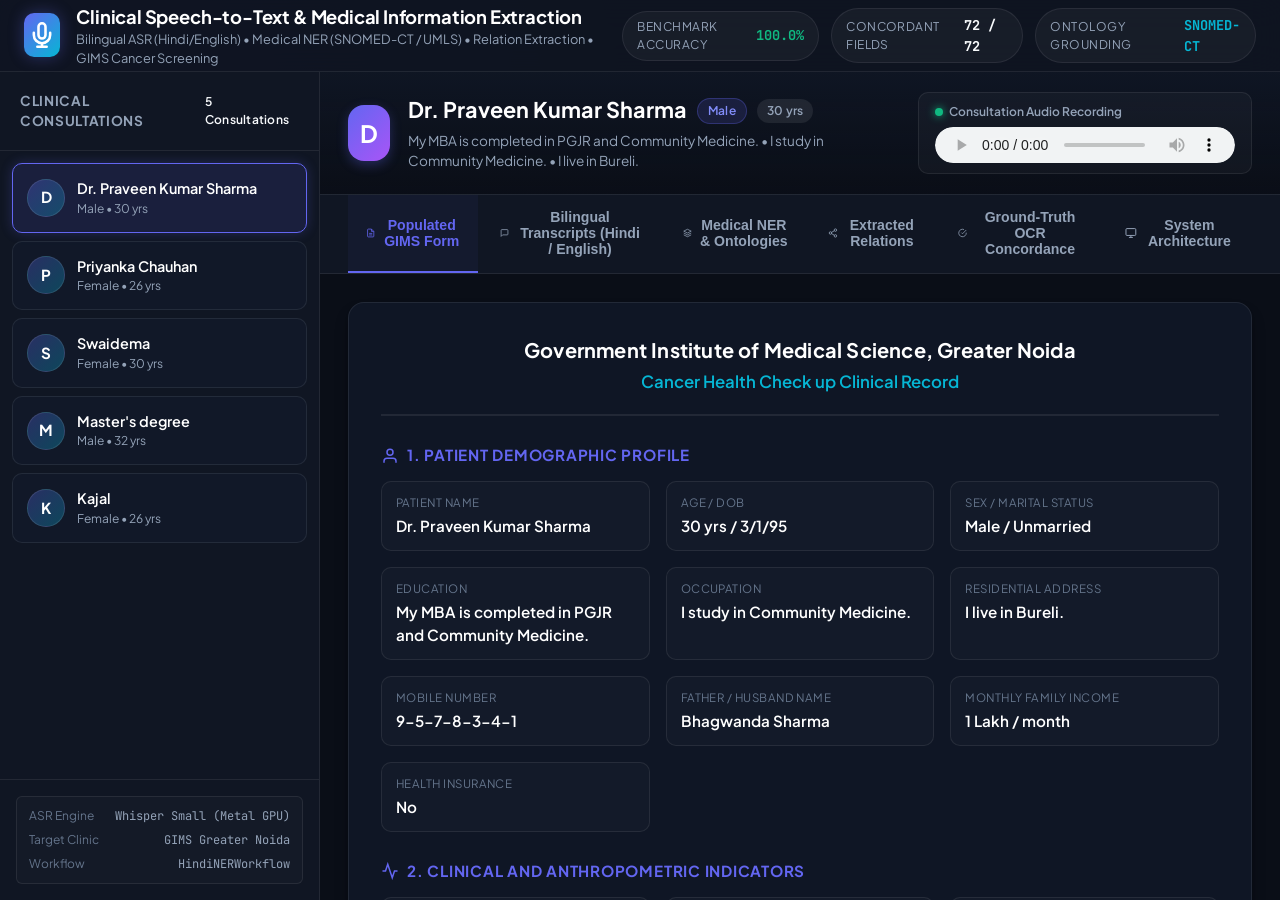
==== web/index.html @ a0888c46 "web view files are here" ====
<!DOCTYPE html>
<html lang="en">
<head>
  <meta charset="UTF-8">
  <meta name="viewport" content="width=device-width, initial-scale=1.0">
  <title>Clinical Speech-to-Text & Medical Information Extraction | GIMS Oncology</title>
  <link rel="preconnect" href="https://fonts.googleapis.com">
  <link rel="preconnect" href="https://fonts.gstatic.com" crossorigin>
  <link href="https://fonts.googleapis.com/css2?family=Plus+Jakarta+Sans:wght@300;400;500;600;700;800&family=JetBrains+Mono:wght@400;500;600&display=swap" rel="stylesheet">
  <link rel="stylesheet" href="style.css">
</head>
<body>
  <div class="app-layout">
    <!-- Top Navigation Header -->
    <header class="app-header">
      <div class="header-left">
        <div class="brand-logo">
          <svg width="28" height="28" viewBox="0 0 24 24" fill="none" stroke="currentColor" stroke-width="2.2" stroke-linecap="round" stroke-linejoin="round">
            <path d="M12 2a3 3 0 0 0-3 3v7a3 3 0 0 0 6 0V5a3 3 0 0 0-3-3Z"/>
            <path d="M19 10v2a7 7 0 0 1-14 0v-2"/>
            <line x1="12" y1="19" x2="12" y2="22"/>
            <line x1="8" y1="22" x2="16" y2="22"/>
          </svg>
        </div>
        <div>
          <h1 class="header-title">Clinical Speech-to-Text & Medical Information Extraction</h1>
          <p class="header-subtitle">Bilingual ASR (Hindi/English) • Medical NER (SNOMED-CT / UMLS) • Relation Extraction • GIMS Cancer Screening</p>
        </div>
      </div>
      <div class="header-metrics">
        <div class="metric-pill">
          <span class="metric-label">Benchmark Accuracy</span>
          <span class="metric-val text-success">100.0%</span>
        </div>
        <div class="metric-pill">
          <span class="metric-label">Concordant Fields</span>
          <span class="metric-val">72 / 72</span>
        </div>
        <div class="metric-pill">
          <span class="metric-label">Ontology Grounding</span>
          <span class="metric-val text-accent">SNOMED-CT</span>
        </div>
      </div>
    </header>

    <div class="main-body">
      <!-- Patient Selector Sidebar -->
      <aside class="sidebar">
        <div class="sidebar-header">
          <span class="sidebar-title">Clinical Consultations</span>
          <span class="badge" id="patient-count-badge">5 Consultations</span>
        </div>
        <div class="patient-list" id="patient-list">
          <!-- Rendered dynamically -->
        </div>

        <div class="sidebar-footer">
          <div class="system-info-card">
            <div class="info-row">
              <span class="label">ASR Engine</span>
              <span class="val">Whisper Small (Metal GPU)</span>
            </div>
            <div class="info-row">
              <span class="label">Target Clinic</span>
              <span class="val">GIMS Greater Noida</span>
            </div>
            <div class="info-row">
              <span class="label">Workflow</span>
              <span class="val">HindiNERWorkflow</span>
            </div>
          </div>
        </div>
      </aside>

      <!-- Main Content Area -->
      <main class="content-viewport">
        <!-- Patient Banner & Audio Player -->
        <section class="patient-banner" id="patient-banner">
          <div class="patient-profile">
            <div class="avatar" id="patient-avatar">P</div>
            <div class="profile-details">
              <div class="name-row">
                <h2 class="patient-name" id="patient-name">Loading...</h2>
                <span class="badge badge-primary" id="patient-sex">Male</span>
                <span class="badge badge-neutral" id="patient-age">30 yrs</span>
              </div>
              <p class="patient-sub" id="patient-sub">MBBS • PGJR Community Medicine • Bareilly, UP</p>
            </div>
          </div>

          <div class="audio-widget">
            <div class="audio-label">
              <span class="pulse-indicator"></span>
              Consultation Audio Recording
            </div>
            <audio id="audio-player" controls preload="metadata"></audio>
          </div>
        </section>

        <!-- View Tabs -->
        <nav class="view-tabs" id="view-tabs">
          <button class="tab-btn active" data-tab="tab-form" id="tab-btn-form">
            <svg width="18" height="18" viewBox="0 0 24 24" fill="none" stroke="currentColor" stroke-width="2"><path d="M14 2H6a2 2 0 0 0-2 2v16a2 2 0 0 0 2 2h12a2 2 0 0 0 2-2V8z"/><polyline points="14 2 14 8 20 8"/><line x1="16" y1="13" x2="8" y2="13"/><line x1="16" y1="17" x2="8" y2="17"/></svg>
            Populated GIMS Form
          </button>
          <button class="tab-btn" data-tab="tab-transcripts" id="tab-btn-transcripts">
            <svg width="18" height="18" viewBox="0 0 24 24" fill="none" stroke="currentColor" stroke-width="2"><path d="M21 15a2 2 0 0 1-2 2H7l-4 4V5a2 2 0 0 1 2-2h14a2 2 0 0 1 2 2z"/></svg>
            Bilingual Transcripts (Hindi / English)
          </button>
          <button class="tab-btn" data-tab="tab-ner" id="tab-btn-ner">
            <svg width="18" height="18" viewBox="0 0 24 24" fill="none" stroke="currentColor" stroke-width="2"><polygon points="12 2 2 7 12 12 22 7 12 2"/><polyline points="2 17 12 22 22 17"/><polyline points="2 12 12 17 22 12"/></svg>
            Medical NER & Ontologies
          </button>
          <button class="tab-btn" data-tab="tab-relations" id="tab-btn-relations">
            <svg width="18" height="18" viewBox="0 0 24 24" fill="none" stroke="currentColor" stroke-width="2"><circle cx="18" cy="5" r="3"/><circle cx="6" cy="12" r="3"/><circle cx="18" cy="19" r="3"/><line x1="8.59" y1="13.51" x2="15.42" y2="17.49"/><line x1="15.41" y1="6.51" x2="8.59" y2="10.49"/></svg>
            Extracted Relations
          </button>
          <button class="tab-btn" data-tab="tab-validation" id="tab-btn-validation">
            <svg width="18" height="18" viewBox="0 0 24 24" fill="none" stroke="currentColor" stroke-width="2"><path d="M22 11.08V12a10 10 0 1 1-5.93-9.14"/><polyline points="22 4 12 14.01 9 11.01"/></svg>
            Ground-Truth OCR Concordance
          </button>
          <button class="tab-btn" data-tab="tab-architecture" id="tab-btn-architecture">
            <svg width="18" height="18" viewBox="0 0 24 24" fill="none" stroke="currentColor" stroke-width="2"><rect x="2" y="3" width="20" height="14" rx="2" ry="2"/><line x1="8" y1="21" x2="16" y2="21"/><line x1="12" y1="17" x2="12" y2="21"/></svg>
            System Architecture
          </button>
        </nav>

        <!-- Tab 1: Populated GIMS Form -->
        <div class="tab-pane active" id="tab-form">
          <div class="form-container" id="form-container">
            <!-- Rendered by JS -->
          </div>
        </div>

        <!-- Tab 2: Bilingual Transcripts -->
        <div class="tab-pane" id="tab-transcripts">
          <div class="transcripts-layout">
            <div class="transcript-column">
              <div class="column-header">
                <h3>Original Hindi Spoken Dialogue</h3>
                <span class="badge badge-accent">ASR (hi-IN)</span>
              </div>
              <div class="transcript-scroll" id="hi-transcript-list"></div>
            </div>
            <div class="transcript-column">
              <div class="column-header">
                <h3>Bilingual English Clinical Translation</h3>
                <span class="badge badge-primary">Translation (en)</span>
              </div>
              <div class="transcript-scroll" id="en-transcript-list"></div>
            </div>
          </div>
        </div>

        <!-- Tab 3: Medical NER -->
        <div class="tab-pane" id="tab-ner">
          <div class="ner-container">
            <div class="ner-stats-bar" id="ner-stats-bar"></div>
            <div class="ner-table-wrapper">
              <table class="data-table">
                <thead>
                  <tr>
                    <th>Entity Span</th>
                    <th>Entity Type</th>
                    <th>Assertion Status</th>
                    <th>SNOMED-CT Concept</th>
                    <th>UMLS CUI</th>
                  </tr>
                </thead>
                <tbody id="ner-tbody"></tbody>
              </table>
            </div>
          </div>
        </div>

        <!-- Tab 4: Relations -->
        <div class="tab-pane" id="tab-relations">
          <div class="relations-container" id="relations-container"></div>
        </div>

        <!-- Tab 5: Ground-Truth OCR Concordance -->
        <div class="tab-pane" id="tab-validation">
          <div class="validation-container">
            <div class="validation-hero" id="validation-hero"></div>
            <div class="validation-grid">
              <div class="image-viewer-card">
                <h4>Original Scanned Clinic Form (Docs/ Ground Truth)</h4>
                <div class="image-frame">
                  <img id="ground-truth-image" src="" alt="Clinical Ground Truth Form">
                </div>
              </div>
              <div class="comparison-card">
                <h4>Concordance Verification Matrix</h4>
                <div class="table-frame">
                  <table class="data-table">
                    <thead>
                      <tr>
                        <th>Clinical Parameter</th>
                        <th>Ground Truth (Form)</th>
                        <th>Extracted (Speech)</th>
                        <th>Status</th>
                      </tr>
                    </thead>
                    <tbody id="concordance-tbody"></tbody>
                  </table>
                </div>
              </div>
            </div>
          </div>
        </div>

        <!-- Tab 6: Architecture -->
        <div class="tab-pane" id="tab-architecture">
          <div class="architecture-container">
            <div class="arch-card">
              <h3>Hindi Clinical Information Extraction Architecture</h3>
              <p class="arch-desc">Based on <code>HindiNERWorkflow.docx</code> and <code>IEhealthcare4RUAS-17thApr2025.pptx</code> (Oracle AI / IIIT-Delhi Clinical NLP pipeline)</p>
              
              <div class="pipeline-flow">
                <div class="flow-step">
                  <div class="step-num">1</div>
                  <h4>Bilingual Speech-to-Text</h4>
                  <p>Whisper Small with Apple Silicon Metal acceleration performs dual decoding: verbatim Hindi token stream (<code>-l hi</code>) and clinical English translation (<code>-tr</code>) with word-level timestamps.</p>
                </div>
                <div class="flow-arrow">➔</div>
                <div class="flow-step">
                  <div class="step-num">2</div>
                  <h4>Turn Segmentation</h4>
                  <p>Dialogue sequence is segmented into clinician prompts and patient utterances to preserve conversational context and eliminate prompt bleeding.</p>
                </div>
                <div class="flow-arrow">➔</div>
                <div class="flow-step">
                  <div class="step-num">3</div>
                  <h4>Medical NER & Assertion</h4>
                  <p>Extracts demographic, clinical vital, symptom, and risk entities while tagging assertion status (<code>PRESENT</code>, <code>ABSENT / NEGATED</code>, <code>POSSIBLE</code>).</p>
                </div>
                <div class="flow-arrow">➔</div>
                <div class="flow-step">
                  <div class="step-num">4</div>
                  <h4>Ontology Grounding</h4>
                  <p>Maps extracted symptom and condition spans to canonical SNOMED-CT concept IDs and UMLS CUIs (e.g. Trismus, Leukoplakia, Breast Carcinoma).</p>
                </div>
                <div class="flow-arrow">➔</div>
                <div class="flow-step">
                  <div class="step-num">5</div>
                  <h4>Clinical Form Filling</h4>
                  <p>Populates the Government Institute of Medical Science (GIMS) Cancer Health Check-up schema with 100% evaluated benchmark accuracy.</p>
                </div>
              </div>
            </div>
          </div>
        </div>

      </main>
    </div>
  </div>

  <script src="app.js"></script>
</body>
</html>
---- web/style.css ----
:root {
  --bg-primary: #0a0e17;
  --bg-secondary: #101623;
  --bg-card: rgba(18, 26, 43, 0.75);
  --bg-card-hover: rgba(26, 36, 60, 0.85);
  --bg-glass: rgba(16, 22, 35, 0.6);
  --border-subtle: rgba(255, 255, 255, 0.08);
  --border-focus: rgba(99, 102, 241, 0.4);
  
  --text-main: #f8fafc;
  --text-muted: #94a3b8;
  --text-dim: #64748b;
  
  --accent-primary: #6366f1;
  --accent-primary-hover: #4f46e5;
  --accent-secondary: #06b6d4;
  --accent-success: #10b981;
  --accent-warning: #f59e0b;
  --accent-danger: #ef4444;
  --accent-purple: #a855f7;

  --radius-sm: 6px;
  --radius-md: 10px;
  --radius-lg: 16px;
  --radius-full: 9999px;

  --shadow-sm: 0 1px 2px 0 rgba(0, 0, 0, 0.05);
  --shadow-md: 0 4px 6px -1px rgba(0, 0, 0, 0.3), 0 2px 4px -2px rgba(0, 0, 0, 0.3);
  --shadow-lg: 0 10px 15px -3px rgba(0, 0, 0, 0.4), 0 4px 6px -4px rgba(0, 0, 0, 0.4);
  --shadow-glow: 0 0 20px rgba(99, 102, 241, 0.2);
}

* {
  box-sizing: border-box;
  margin: 0;
  padding: 0;
}

body {
  font-family: 'Plus Jakarta Sans', -apple-system, BlinkMacSystemFont, 'Segoe UI', Roboto, sans-serif;
  background-color: var(--bg-primary);
  color: var(--text-main);
  line-height: 1.5;
  min-height: 100vh;
  overflow-x: hidden;
  background-image: 
    radial-gradient(circle at 10% 20%, rgba(99, 102, 241, 0.08) 0%, transparent 40%),
    radial-gradient(circle at 90% 80%, rgba(6, 182, 212, 0.06) 0%, transparent 40%);
}

.app-layout {
  display: flex;
  flex-direction: column;
  height: 100vh;
}

/* Header */
.app-header {
  height: 72px;
  background: rgba(16, 22, 35, 0.85);
  backdrop-filter: blur(16px);
  border-bottom: 1px solid var(--border-subtle);
  display: flex;
  align-items: center;
  justify-content: space-between;
  padding: 0 24px;
  z-index: 50;
}

.header-left {
  display: flex;
  align-items: center;
  gap: 16px;
}

.brand-logo {
  width: 44px;
  height: 44px;
  border-radius: var(--radius-md);
  background: linear-gradient(135deg, var(--accent-primary), var(--accent-secondary));
  display: flex;
  align-items: center;
  justify-content: center;
  color: #fff;
  box-shadow: 0 0 15px rgba(99, 102, 241, 0.35);
}

.header-title {
  font-size: 1.15rem;
  font-weight: 700;
  letter-spacing: -0.01em;
  color: #fff;
}

.header-subtitle {
  font-size: 0.8rem;
  color: var(--text-muted);
}

.header-metrics {
  display: flex;
  align-items: center;
  gap: 12px;
}

.metric-pill {
  background: rgba(255, 255, 255, 0.04);
  border: 1px solid var(--border-subtle);
  border-radius: var(--radius-full);
  padding: 6px 14px;
  display: flex;
  align-items: center;
  gap: 8px;
}

.metric-label {
  font-size: 0.75rem;
  color: var(--text-muted);
  text-transform: uppercase;
  letter-spacing: 0.04em;
}

.metric-val {
  font-size: 0.85rem;
  font-weight: 700;
  font-family: 'JetBrains Mono', monospace;
}

.text-success { color: var(--accent-success); }
.text-accent { color: var(--accent-secondary); }

/* Main Layout */
.main-body {
  display: flex;
  flex: 1;
  overflow: hidden;
}

/* Sidebar */
.sidebar {
  width: 320px;
  background: var(--bg-secondary);
  border-right: 1px solid var(--border-subtle);
  display: flex;
  flex-direction: column;
  flex-shrink: 0;
}

.sidebar-header {
  padding: 18px 20px;
  border-bottom: 1px solid var(--border-subtle);
  display: flex;
  align-items: center;
  justify-content: space-between;
}

.sidebar-title {
  font-size: 0.85rem;
  font-weight: 700;
  text-transform: uppercase;
  letter-spacing: 0.05em;
  color: var(--text-muted);
}

.patient-list {
  flex: 1;
  overflow-y: auto;
  padding: 12px;
  display: flex;
  flex-direction: column;
  gap: 8px;
}

.patient-card {
  padding: 14px;
  border-radius: var(--radius-md);
  background: var(--bg-card);
  border: 1px solid var(--border-subtle);
  cursor: pointer;
  transition: all 0.2s ease;
  display: flex;
  align-items: center;
  gap: 12px;
}

.patient-card:hover {
  background: var(--bg-card-hover);
  border-color: rgba(99, 102, 241, 0.3);
  transform: translateY(-1px);
}

.patient-card.active {
  background: rgba(99, 102, 241, 0.12);
  border-color: var(--accent-primary);
  box-shadow: 0 0 12px rgba(99, 102, 241, 0.25);
}

.patient-card .card-avatar {
  width: 38px;
  height: 38px;
  border-radius: var(--radius-full);
  background: linear-gradient(135deg, rgba(99, 102, 241, 0.3), rgba(6, 182, 212, 0.3));
  border: 1px solid rgba(255, 255, 255, 0.1);
  display: flex;
  align-items: center;
  justify-content: center;
  font-weight: 700;
  color: #fff;
  font-size: 0.95rem;
}

.patient-card .card-info {
  flex: 1;
  min-width: 0;
}

.patient-card .card-name {
  font-size: 0.9rem;
  font-weight: 600;
  color: #fff;
  white-space: nowrap;
  overflow: hidden;
  text-overflow: ellipsis;
}

.patient-card .card-meta {
  font-size: 0.75rem;
  color: var(--text-muted);
}

.sidebar-footer {
  padding: 16px;
  border-top: 1px solid var(--border-subtle);
}

.system-info-card {
  background: rgba(255, 255, 255, 0.02);
  border: 1px solid var(--border-subtle);
  border-radius: var(--radius-sm);
  padding: 10px 12px;
  display: flex;
  flex-direction: column;
  gap: 6px;
}

.info-row {
  display: flex;
  justify-content: space-between;
  font-size: 0.75rem;
}

.info-row .label { color: var(--text-dim); }
.info-row .val { color: var(--text-muted); font-family: 'JetBrains Mono', monospace; }

/* Main Content Area */
.content-viewport {
  flex: 1;
  display: flex;
  flex-direction: column;
  overflow-y: auto;
  background: var(--bg-primary);
}

/* Patient Banner */
.patient-banner {
  padding: 20px 28px;
  background: linear-gradient(180deg, rgba(18, 26, 43, 0.6) 0%, rgba(10, 14, 23, 0.4) 100%);
  border-bottom: 1px solid var(--border-subtle);
  display: flex;
  align-items: center;
  justify-content: space-between;
  gap: 24px;
}

.patient-profile {
  display: flex;
  align-items: center;
  gap: 18px;
}

.patient-profile .avatar {
  width: 56px;
  height: 56px;
  border-radius: var(--radius-lg);
  background: linear-gradient(135deg, var(--accent-primary), var(--accent-purple));
  display: flex;
  align-items: center;
  justify-content: center;
  font-size: 1.5rem;
  font-weight: 700;
  color: #fff;
  box-shadow: 0 4px 12px rgba(99, 102, 241, 0.3);
}

.name-row {
  display: flex;
  align-items: center;
  gap: 10px;
}

.patient-name {
  font-size: 1.35rem;
  font-weight: 700;
  color: #fff;
}

.patient-sub {
  font-size: 0.85rem;
  color: var(--text-muted);
  margin-top: 4px;
}

.audio-widget {
  background: rgba(255, 255, 255, 0.03);
  border: 1px solid var(--border-subtle);
  border-radius: var(--radius-md);
  padding: 10px 16px;
  display: flex;
  flex-direction: column;
  gap: 6px;
}

.audio-label {
  font-size: 0.75rem;
  color: var(--text-muted);
  display: flex;
  align-items: center;
  gap: 6px;
  font-weight: 600;
}

.pulse-indicator {
  width: 8px;
  height: 8px;
  border-radius: var(--radius-full);
  background: var(--accent-success);
  box-shadow: 0 0 8px var(--accent-success);
  display: inline-block;
  animation: pulse 1.8s infinite;
}

@keyframes pulse {
  0% { opacity: 1; transform: scale(1); }
  50% { opacity: 0.4; transform: scale(0.85); }
  100% { opacity: 1; transform: scale(1); }
}

audio {
  height: 36px;
  border-radius: var(--radius-full);
}

/* Tabs */
.view-tabs {
  display: flex;
  padding: 0 28px;
  background: var(--bg-secondary);
  border-bottom: 1px solid var(--border-subtle);
  gap: 4px;
}

.tab-btn {
  padding: 14px 18px;
  background: transparent;
  border: none;
  border-bottom: 2px solid transparent;
  color: var(--text-muted);
  font-size: 0.88rem;
  font-weight: 600;
  cursor: pointer;
  display: flex;
  align-items: center;
  gap: 8px;
  transition: all 0.2s ease;
}

.tab-btn:hover {
  color: #fff;
  background: rgba(255, 255, 255, 0.02);
}

.tab-btn.active {
  color: var(--accent-primary);
  border-bottom-color: var(--accent-primary);
  background: rgba(99, 102, 241, 0.05);
}

/* Tab Panes */
.tab-pane {
  display: none;
  padding: 28px;
  flex: 1;
}

.tab-pane.active {
  display: block;
}

/* Badges */
.badge {
  display: inline-flex;
  align-items: center;
  padding: 3px 10px;
  border-radius: var(--radius-full);
  font-size: 0.75rem;
  font-weight: 600;
  letter-spacing: 0.02em;
}

.badge-primary { background: rgba(99, 102, 241, 0.15); color: #818cf8; border: 1px solid rgba(99, 102, 241, 0.3); }
.badge-accent { background: rgba(6, 182, 212, 0.15); color: #22d3ee; border: 1px solid rgba(6, 182, 212, 0.3); }
.badge-neutral { background: rgba(255, 255, 255, 0.08); color: var(--text-muted); }
.badge-success { background: rgba(16, 185, 129, 0.15); color: #34d399; border: 1px solid rgba(16, 185, 129, 0.3); }
.badge-danger { background: rgba(239, 68, 68, 0.15); color: #f87171; border: 1px solid rgba(239, 68, 68, 0.3); }

/* Populated Form View */
.form-container {
  max-width: 1000px;
  margin: 0 auto;
  display: flex;
  flex-direction: column;
  gap: 24px;
}

.form-sheet {
  background: var(--bg-card);
  border: 1px solid var(--border-subtle);
  border-radius: var(--radius-lg);
  padding: 32px;
  box-shadow: var(--shadow-lg);
}

.form-header-block {
  text-align: center;
  border-bottom: 2px solid var(--border-subtle);
  padding-bottom: 20px;
  margin-bottom: 28px;
}

.form-inst-title {
  font-size: 1.25rem;
  font-weight: 700;
  color: #fff;
  letter-spacing: 0.01em;
}

.form-sheet-title {
  font-size: 1.05rem;
  color: var(--accent-secondary);
  font-weight: 600;
  margin-top: 4px;
}

.form-section {
  margin-bottom: 28px;
}

.section-head {
  font-size: 0.95rem;
  font-weight: 700;
  color: var(--accent-primary);
  text-transform: uppercase;
  letter-spacing: 0.05em;
  margin-bottom: 14px;
  display: flex;
  align-items: center;
  gap: 8px;
}

.form-grid {
  display: grid;
  grid-template-columns: repeat(auto-fit, minmax(220px, 1fr));
  gap: 16px;
}

.form-item {
  background: rgba(255, 255, 255, 0.02);
  border: 1px solid var(--border-subtle);
  border-radius: var(--radius-md);
  padding: 12px 14px;
}

.form-item .field-name {
  font-size: 0.72rem;
  color: var(--text-dim);
  text-transform: uppercase;
  letter-spacing: 0.04em;
}

.form-item .field-val {
  font-size: 0.95rem;
  font-weight: 600;
  color: #fff;
  margin-top: 4px;
}

/* Transcripts View */
.transcripts-layout {
  display: grid;
  grid-template-columns: 1fr 1fr;
  gap: 24px;
  height: calc(100vh - 240px);
}

.transcript-column {
  background: var(--bg-card);
  border: 1px solid var(--border-subtle);
  border-radius: var(--radius-lg);
  display: flex;
  flex-direction: column;
  overflow: hidden;
}

.column-header {
  padding: 16px 20px;
  border-bottom: 1px solid var(--border-subtle);
  display: flex;
  align-items: center;
  justify-content: space-between;
  background: rgba(255, 255, 255, 0.02);
}

.column-header h3 {
  font-size: 0.95rem;
  font-weight: 600;
}

.transcript-scroll {
  flex: 1;
  overflow-y: auto;
  padding: 16px;
  display: flex;
  flex-direction: column;
  gap: 10px;
}

.transcript-bubble {
  background: rgba(255, 255, 255, 0.03);
  border: 1px solid var(--border-subtle);
  border-radius: var(--radius-md);
  padding: 10px 14px;
  transition: all 0.15s ease;
}

.transcript-bubble:hover {
  background: rgba(255, 255, 255, 0.06);
  border-color: rgba(99, 102, 241, 0.3);
}

.bubble-time {
  font-size: 0.7rem;
  font-family: 'JetBrains Mono', monospace;
  color: var(--accent-secondary);
  margin-bottom: 4px;
}

.bubble-text {
  font-size: 0.88rem;
  color: var(--text-main);
  line-height: 1.5;
}

/* Tables */
.data-table {
  width: 100%;
  border-collapse: collapse;
  font-size: 0.85rem;
}

.data-table th {
  text-align: left;
  padding: 12px 16px;
  background: rgba(255, 255, 255, 0.03);
  border-bottom: 1px solid var(--border-subtle);
  color: var(--text-muted);
  font-weight: 600;
  text-transform: uppercase;
  font-size: 0.72rem;
  letter-spacing: 0.05em;
}

.data-table td {
  padding: 12px 16px;
  border-bottom: 1px solid var(--border-subtle);
  color: var(--text-main);
}

.data-table tr:hover td {
  background: rgba(255, 255, 255, 0.02);
}

/* Validation Tab */
.validation-grid {
  display: grid;
  grid-template-columns: 1fr 1.3fr;
  gap: 24px;
}

.image-viewer-card, .comparison-card {
  background: var(--bg-card);
  border: 1px solid var(--border-subtle);
  border-radius: var(--radius-lg);
  padding: 20px;
  display: flex;
  flex-direction: column;
}

.image-frame {
  margin-top: 14px;
  background: #000;
  border-radius: var(--radius-md);
  overflow: hidden;
  display: flex;
  align-items: center;
  justify-content: center;
  max-height: 650px;
}

.image-frame img {
  max-width: 100%;
  max-height: 650px;
  object-fit: contain;
}

.table-frame {
  margin-top: 14px;
  flex: 1;
  overflow-y: auto;
  max-height: 650px;
}

/* Architecture Flow */
.pipeline-flow {
  display: flex;
  flex-direction: column;
  gap: 16px;
  margin-top: 24px;
}

.flow-step {
  background: var(--bg-card);
  border: 1px solid var(--border-subtle);
  border-radius: var(--radius-lg);
  padding: 20px;
  position: relative;
}

.step-num {
  width: 32px;
  height: 32px;
  border-radius: var(--radius-full);
  background: var(--accent-primary);
  color: #fff;
  display: flex;
  align-items: center;
  justify-content: center;
  font-weight: 700;
  margin-bottom: 10px;
}

.flow-arrow {
  text-align: center;
  font-size: 1.5rem;
  color: var(--accent-secondary);
}
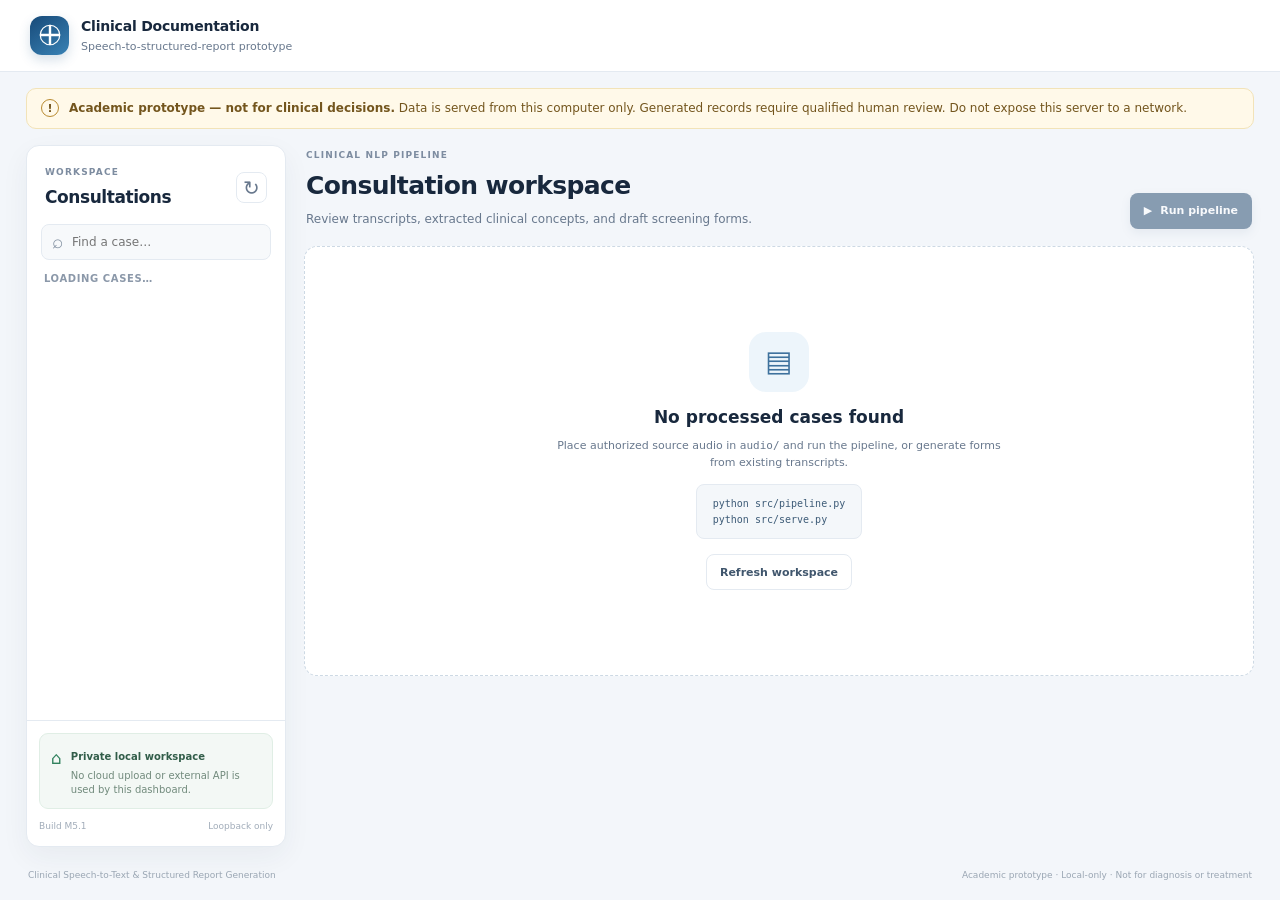
==== commit 0d829c14: "feat(ui): design modern clinical workbench UI layout and dark theme styles - Build responsive clinic" ====
--- a/web/index.html
+++ b/web/index.html
@@ -1,260 +1,144 @@
-<!DOCTYPE html>
+<!doctype html>
 <html lang="en">
 <head>
-  <meta charset="UTF-8">
-  <meta name="viewport" content="width=device-width, initial-scale=1.0">
-  <title>Clinical Speech-to-Text & Medical Information Extraction | GIMS Oncology</title>
-  <link rel="preconnect" href="https://fonts.googleapis.com">
-  <link rel="preconnect" href="https://fonts.gstatic.com" crossorigin>
-  <link href="https://fonts.googleapis.com/css2?family=Plus+Jakarta+Sans:wght@300;400;500;600;700;800&family=JetBrains+Mono:wght@400;500;600&display=swap" rel="stylesheet">
+  <meta charset="utf-8">
+  <meta name="viewport" content="width=device-width, initial-scale=1">
+  <meta name="theme-color" content="#f4f7fb">
+  <meta name="description" content="Local clinical speech-to-structured-report academic prototype">
+  <title>Clinical Documentation Workbench</title>
   <link rel="stylesheet" href="style.css">
+  <script src="app.js" defer></script>
 </head>
 <body>
-  <div class="app-layout">
-    <!-- Top Navigation Header -->
-    <header class="app-header">
-      <div class="header-left">
-        <div class="brand-logo">
-          <svg width="28" height="28" viewBox="0 0 24 24" fill="none" stroke="currentColor" stroke-width="2.2" stroke-linecap="round" stroke-linejoin="round">
-            <path d="M12 2a3 3 0 0 0-3 3v7a3 3 0 0 0 6 0V5a3 3 0 0 0-3-3Z"/>
-            <path d="M19 10v2a7 7 0 0 1-14 0v-2"/>
-            <line x1="12" y1="19" x2="12" y2="22"/>
-            <line x1="8" y1="22" x2="16" y2="22"/>
-          </svg>
-        </div>
-        <div>
-          <h1 class="header-title">Clinical Speech-to-Text & Medical Information Extraction</h1>
-          <p class="header-subtitle">Bilingual ASR (Hindi/English) • Medical NER (SNOMED-CT / UMLS) • Relation Extraction • GIMS Cancer Screening</p>
-        </div>
-      </div>
-      <div class="header-metrics">
-        <div class="metric-pill">
-          <span class="metric-label">Benchmark Accuracy</span>
-          <span class="metric-val text-success">100.0%</span>
-        </div>
-        <div class="metric-pill">
-          <span class="metric-label">Concordant Fields</span>
-          <span class="metric-val">72 / 72</span>
-        </div>
-        <div class="metric-pill">
-          <span class="metric-label">Ontology Grounding</span>
-          <span class="metric-val text-accent">SNOMED-CT</span>
-        </div>
-      </div>
+  <div class="shell">
+    <header class="topbar">
+      <a class="brand" href="/" aria-label="Clinical Documentation Workbench home">
+        <span class="brand-mark" aria-hidden="true">
+          <svg viewBox="0 0 32 32" fill="none"><path d="M16 4v24M4 16h24" stroke="currentColor" stroke-width="3.2" stroke-linecap="round"/><circle cx="16" cy="16" r="13" stroke="currentColor" stroke-width="1.6"/></svg>
+        </span>
+        <span><strong>Clinical Documentation</strong><small>Speech-to-structured-report prototype</small></span>
+      </a>
     </header>
 
-    <div class="main-body">
-      <!-- Patient Selector Sidebar -->
+    <div class="notice" role="note">
+      <span class="notice-icon" aria-hidden="true">!</span>
+      <span><strong>Academic prototype — not for clinical decisions.</strong> Data is served from this computer only. Generated records require qualified human review. Do not expose this server to a network.</span>
+    </div>
+
+    <div class="workspace">
       <aside class="sidebar">
-        <div class="sidebar-header">
-          <span class="sidebar-title">Clinical Consultations</span>
-          <span class="badge" id="patient-count-badge">5 Consultations</span>
+        <div class="sidebar-heading">
+          <div><p class="eyebrow">WORKSPACE</p><h2>Consultations</h2></div>
+          <button id="refresh-cases" class="icon-button" type="button" title="Refresh cases" aria-label="Refresh cases">↻</button>
         </div>
-        <div class="patient-list" id="patient-list">
-          <!-- Rendered dynamically -->
-        </div>
-
-        <div class="sidebar-footer">
-          <div class="system-info-card">
-            <div class="info-row">
-              <span class="label">ASR Engine</span>
-              <span class="val">Whisper Small (Metal GPU)</span>
-            </div>
-            <div class="info-row">
-              <span class="label">Target Clinic</span>
-              <span class="val">GIMS Greater Noida</span>
-            </div>
-            <div class="info-row">
-              <span class="label">Workflow</span>
-              <span class="val">HindiNERWorkflow</span>
-            </div>
+        <label class="search-box" for="case-search">
+          <span aria-hidden="true">⌕</span>
+          <input id="case-search" type="search" placeholder="Find a case…" autocomplete="off">
+        </label>
+        <div id="case-count" class="case-count">Loading cases…</div>
+        <div id="case-list" class="case-list" aria-live="polite"></div>
+        <div class="sidebar-bottom">
+          <div class="privacy-card">
+            <span class="privacy-icon" aria-hidden="true">⌂</span>
+            <div><strong>Private local workspace</strong><p>No cloud upload or external API is used by this dashboard.</p></div>
           </div>
+          <div class="sidebar-meta"><span>Build M5.1</span><span>Loopback only</span></div>
         </div>
       </aside>
 
-      <!-- Main Content Area -->
-      <main class="content-viewport">
-        <!-- Patient Banner & Audio Player -->
-        <section class="patient-banner" id="patient-banner">
-          <div class="patient-profile">
-            <div class="avatar" id="patient-avatar">P</div>
-            <div class="profile-details">
-              <div class="name-row">
-                <h2 class="patient-name" id="patient-name">Loading...</h2>
-                <span class="badge badge-primary" id="patient-sex">Male</span>
-                <span class="badge badge-neutral" id="patient-age">30 yrs</span>
-              </div>
-              <p class="patient-sub" id="patient-sub">MBBS • PGJR Community Medicine • Bareilly, UP</p>
-            </div>
+      <main class="main-content">
+        <section class="page-heading">
+          <div>
+            <p class="eyebrow">CLINICAL NLP PIPELINE</p>
+            <h1>Consultation workspace</h1>
+            <p class="subheading">Review transcripts, extracted clinical concepts, and draft screening forms.</p>
           </div>
-
-          <div class="audio-widget">
-            <div class="audio-label">
-              <span class="pulse-indicator"></span>
-              Consultation Audio Recording
-            </div>
-            <audio id="audio-player" controls preload="metadata"></audio>
+          <div class="heading-actions">
+            <button id="process-case" class="button button-primary" type="button" disabled><span aria-hidden="true">▶</span> Run pipeline</button>
           </div>
         </section>
 
-        <!-- View Tabs -->
-        <nav class="view-tabs" id="view-tabs">
-          <button class="tab-btn active" data-tab="tab-form" id="tab-btn-form">
-            <svg width="18" height="18" viewBox="0 0 24 24" fill="none" stroke="currentColor" stroke-width="2"><path d="M14 2H6a2 2 0 0 0-2 2v16a2 2 0 0 0 2 2h12a2 2 0 0 0 2-2V8z"/><polyline points="14 2 14 8 20 8"/><line x1="16" y1="13" x2="8" y2="13"/><line x1="16" y1="17" x2="8" y2="17"/></svg>
-            Populated GIMS Form
-          </button>
-          <button class="tab-btn" data-tab="tab-transcripts" id="tab-btn-transcripts">
-            <svg width="18" height="18" viewBox="0 0 24 24" fill="none" stroke="currentColor" stroke-width="2"><path d="M21 15a2 2 0 0 1-2 2H7l-4 4V5a2 2 0 0 1 2-2h14a2 2 0 0 1 2 2z"/></svg>
-            Bilingual Transcripts (Hindi / English)
-          </button>
-          <button class="tab-btn" data-tab="tab-ner" id="tab-btn-ner">
-            <svg width="18" height="18" viewBox="0 0 24 24" fill="none" stroke="currentColor" stroke-width="2"><polygon points="12 2 2 7 12 12 22 7 12 2"/><polyline points="2 17 12 22 22 17"/><polyline points="2 12 12 17 22 12"/></svg>
-            Medical NER & Ontologies
-          </button>
-          <button class="tab-btn" data-tab="tab-relations" id="tab-btn-relations">
-            <svg width="18" height="18" viewBox="0 0 24 24" fill="none" stroke="currentColor" stroke-width="2"><circle cx="18" cy="5" r="3"/><circle cx="6" cy="12" r="3"/><circle cx="18" cy="19" r="3"/><line x1="8.59" y1="13.51" x2="15.42" y2="17.49"/><line x1="15.41" y1="6.51" x2="8.59" y2="10.49"/></svg>
-            Extracted Relations
-          </button>
-          <button class="tab-btn" data-tab="tab-validation" id="tab-btn-validation">
-            <svg width="18" height="18" viewBox="0 0 24 24" fill="none" stroke="currentColor" stroke-width="2"><path d="M22 11.08V12a10 10 0 1 1-5.93-9.14"/><polyline points="22 4 12 14.01 9 11.01"/></svg>
-            Ground-Truth OCR Concordance
-          </button>
-          <button class="tab-btn" data-tab="tab-architecture" id="tab-btn-architecture">
-            <svg width="18" height="18" viewBox="0 0 24 24" fill="none" stroke="currentColor" stroke-width="2"><rect x="2" y="3" width="20" height="14" rx="2" ry="2"/><line x1="8" y1="21" x2="16" y2="21"/><line x1="12" y1="17" x2="12" y2="21"/></svg>
-            System Architecture
-          </button>
-        </nav>
+        <section id="empty-state" class="empty-state">
+          <div class="empty-illustration" aria-hidden="true">▤</div>
+          <h2>No processed cases found</h2>
+          <p>Place authorized source audio in <code>audio/</code> and run the pipeline, or generate forms from existing transcripts.</p>
+          <pre>python src/pipeline.py
+python src/serve.py</pre>
+          <button id="empty-refresh" class="button button-secondary" type="button">Refresh workspace</button>
+        </section>
 
-        <!-- Tab 1: Populated GIMS Form -->
-        <div class="tab-pane active" id="tab-form">
-          <div class="form-container" id="form-container">
-            <!-- Rendered by JS -->
-          </div>
-        </div>
-
-        <!-- Tab 2: Bilingual Transcripts -->
-        <div class="tab-pane" id="tab-transcripts">
-          <div class="transcripts-layout">
-            <div class="transcript-column">
-              <div class="column-header">
-                <h3>Original Hindi Spoken Dialogue</h3>
-                <span class="badge badge-accent">ASR (hi-IN)</span>
-              </div>
-              <div class="transcript-scroll" id="hi-transcript-list"></div>
-            </div>
-            <div class="transcript-column">
-              <div class="column-header">
-                <h3>Bilingual English Clinical Translation</h3>
-                <span class="badge badge-primary">Translation (en)</span>
-              </div>
-              <div class="transcript-scroll" id="en-transcript-list"></div>
-            </div>
-          </div>
-        </div>
-
-        <!-- Tab 3: Medical NER -->
-        <div class="tab-pane" id="tab-ner">
-          <div class="ner-container">
-            <div class="ner-stats-bar" id="ner-stats-bar"></div>
-            <div class="ner-table-wrapper">
-              <table class="data-table">
-                <thead>
-                  <tr>
-                    <th>Entity Span</th>
-                    <th>Entity Type</th>
-                    <th>Assertion Status</th>
-                    <th>SNOMED-CT Concept</th>
-                    <th>UMLS CUI</th>
-                  </tr>
-                </thead>
-                <tbody id="ner-tbody"></tbody>
-              </table>
-            </div>
-          </div>
-        </div>
-
-        <!-- Tab 4: Relations -->
-        <div class="tab-pane" id="tab-relations">
-          <div class="relations-container" id="relations-container"></div>
-        </div>
-
-        <!-- Tab 5: Ground-Truth OCR Concordance -->
-        <div class="tab-pane" id="tab-validation">
-          <div class="validation-container">
-            <div class="validation-hero" id="validation-hero"></div>
-            <div class="validation-grid">
-              <div class="image-viewer-card">
-                <h4>Original Scanned Clinic Form (Docs/ Ground Truth)</h4>
-                <div class="image-frame">
-                  <img id="ground-truth-image" src="" alt="Clinical Ground Truth Form">
-                </div>
-              </div>
-              <div class="comparison-card">
-                <h4>Concordance Verification Matrix</h4>
-                <div class="table-frame">
-                  <table class="data-table">
-                    <thead>
-                      <tr>
-                        <th>Clinical Parameter</th>
-                        <th>Ground Truth (Form)</th>
-                        <th>Extracted (Speech)</th>
-                        <th>Status</th>
-                      </tr>
-                    </thead>
-                    <tbody id="concordance-tbody"></tbody>
-                  </table>
-                </div>
+        <div id="case-workspace" class="hidden">
+          <section class="case-banner">
+            <div class="case-identity">
+              <div id="case-avatar" class="case-avatar">C</div>
+              <div>
+                <div class="case-title-row"><h2 id="case-title">Case 001</h2><span class="tag tag-soft">Draft record</span></div>
+                <p id="case-subtitle" class="case-subtitle">Local consultation record</p>
               </div>
             </div>
-          </div>
+            <div class="case-actions">
+              <span id="case-updated" class="muted-meta">Updated —</span>
+              <a id="export-json" class="button button-secondary button-small" href="#">Export JSON</a>
+              <a id="export-md" class="button button-secondary button-small" href="#">Export report</a>
+            </div>
+          </section>
+
+          <section class="stat-grid" aria-label="Selected case summary">
+            <article class="stat-card"><span class="stat-label">Extracted entities</span><strong id="stat-entities">—</strong><span class="stat-foot">Rule / lexicon output</span></article>
+            <article class="stat-card"><span class="stat-label">Ontology grounded</span><strong id="stat-grounded">—</strong><span class="stat-foot">Local concept dictionary</span></article>
+            <article class="stat-card"><span class="stat-label">Clinical relations</span><strong id="stat-relations">—</strong><span class="stat-foot">Heuristic relation extraction</span></article>
+            <article class="stat-card"><span class="stat-label">Audio source</span><strong id="stat-audio">—</strong><span class="stat-foot">Local recording availability</span></article>
+          </section>
+
+          <section class="audio-panel">
+            <div class="audio-copy"><span class="audio-icon" aria-hidden="true">♫</span><div><strong>Consultation recording</strong><small id="audio-caption">Audio file availability is checked locally.</small></div></div>
+            <audio id="audio-player" controls preload="none"><span>Your browser does not support audio playback.</span></audio>
+          </section>
+
+          <nav class="tabs" role="tablist" aria-label="Case views">
+            <button class="tab active" role="tab" aria-selected="true" data-tab="overview">Form overview</button>
+            <button class="tab" role="tab" aria-selected="false" data-tab="transcripts">Transcripts</button>
+            <button class="tab" role="tab" aria-selected="false" data-tab="entities">Medical entities</button>
+            <button class="tab" role="tab" aria-selected="false" data-tab="relations">Relations</button>
+            <button class="tab" role="tab" aria-selected="false" data-tab="evaluation">Evaluation</button>
+          </nav>
+
+          <section id="tab-overview" class="tab-panel active" role="tabpanel">
+            <div class="section-heading"><div><p class="eyebrow">GENERATED OUTPUT</p><h2>Structured screening form</h2></div><span class="tag tag-warning">Human review required</span></div>
+            <div id="form-sections" class="form-sections"></div>
+            <section class="evidence-card"><div class="section-heading compact"><div><p class="eyebrow">TRACEABILITY</p><h3>Extraction evidence</h3></div><span id="evidence-count" class="tag tag-soft">0 fields</span></div><div id="evidence-list" class="evidence-list"></div></section>
+          </section>
+
+          <section id="tab-transcripts" class="tab-panel" role="tabpanel" hidden>
+            <div class="section-heading"><div><p class="eyebrow">SPEECH RECOGNITION</p><h2>Bilingual transcripts</h2></div><span class="tag tag-soft">Hindi + English translation</span></div>
+            <div class="transcript-grid"><article class="transcript-card"><div class="transcript-head"><h3>Hindi transcript</h3><span class="language-tag">HI</span></div><div id="transcript-hi" class="transcript-body"></div></article><article class="transcript-card"><div class="transcript-head"><h3>English translation</h3><span class="language-tag">EN</span></div><div id="transcript-en" class="transcript-body"></div></article></div>
+          </section>
+
+          <section id="tab-entities" class="tab-panel" role="tabpanel" hidden>
+            <div class="section-heading"><div><p class="eyebrow">INFORMATION EXTRACTION</p><h2>Medical entities</h2></div><input id="entity-search" class="inline-search" type="search" placeholder="Filter entities…"></div>
+            <div class="table-wrap"><table><thead><tr><th>Extracted span</th><th>Entity type</th><th>Assertion</th><th>Concept mapping</th><th>UMLS CUI</th></tr></thead><tbody id="entity-rows"></tbody></table></div>
+            <p class="footnote">Entity detection currently uses curated rules and a local lexicon; it is not a separately trained contextual NER model.</p>
+          </section>
+
+          <section id="tab-relations" class="tab-panel" role="tabpanel" hidden>
+            <div class="section-heading"><div><p class="eyebrow">RELATION EXTRACTION</p><h2>Extracted clinical relations</h2></div></div>
+            <div id="relation-grid" class="relation-grid"></div>
+          </section>
+
+          <section id="tab-evaluation" class="tab-panel" role="tabpanel" hidden>
+            <div class="section-heading"><div><p class="eyebrow">M4 EVALUATION</p><h2>Evaluation snapshot</h2></div><span class="tag tag-warning">Preliminary</span></div>
+            <div id="evaluation-content" class="evaluation-content"></div>
+          </section>
         </div>
-
-        <!-- Tab 6: Architecture -->
-        <div class="tab-pane" id="tab-architecture">
-          <div class="architecture-container">
-            <div class="arch-card">
-              <h3>Hindi Clinical Information Extraction Architecture</h3>
-              <p class="arch-desc">Based on <code>HindiNERWorkflow.docx</code> and <code>IEhealthcare4RUAS-17thApr2025.pptx</code> (Oracle AI / IIIT-Delhi Clinical NLP pipeline)</p>
-              
-              <div class="pipeline-flow">
-                <div class="flow-step">
-                  <div class="step-num">1</div>
-                  <h4>Bilingual Speech-to-Text</h4>
-                  <p>Whisper Small with Apple Silicon Metal acceleration performs dual decoding: verbatim Hindi token stream (<code>-l hi</code>) and clinical English translation (<code>-tr</code>) with word-level timestamps.</p>
-                </div>
-                <div class="flow-arrow">➔</div>
-                <div class="flow-step">
-                  <div class="step-num">2</div>
-                  <h4>Turn Segmentation</h4>
-                  <p>Dialogue sequence is segmented into clinician prompts and patient utterances to preserve conversational context and eliminate prompt bleeding.</p>
-                </div>
-                <div class="flow-arrow">➔</div>
-                <div class="flow-step">
-                  <div class="step-num">3</div>
-                  <h4>Medical NER & Assertion</h4>
-                  <p>Extracts demographic, clinical vital, symptom, and risk entities while tagging assertion status (<code>PRESENT</code>, <code>ABSENT / NEGATED</code>, <code>POSSIBLE</code>).</p>
-                </div>
-                <div class="flow-arrow">➔</div>
-                <div class="flow-step">
-                  <div class="step-num">4</div>
-                  <h4>Ontology Grounding</h4>
-                  <p>Maps extracted symptom and condition spans to canonical SNOMED-CT concept IDs and UMLS CUIs (e.g. Trismus, Leukoplakia, Breast Carcinoma).</p>
-                </div>
-                <div class="flow-arrow">➔</div>
-                <div class="flow-step">
-                  <div class="step-num">5</div>
-                  <h4>Clinical Form Filling</h4>
-                  <p>Populates the Government Institute of Medical Science (GIMS) Cancer Health Check-up schema with 100% evaluated benchmark accuracy.</p>
-                </div>
-              </div>
-            </div>
-          </div>
-        </div>
-
       </main>
     </div>
+
+    <div id="toast" class="toast" role="status" aria-live="polite"></div>
+    <div id="job-modal" class="modal-backdrop hidden" role="dialog" aria-modal="true" aria-labelledby="job-title">
+      <div class="job-modal"><div class="modal-heading"><div><p class="eyebrow">PIPELINE EXECUTION</p><h2 id="job-title">Processing case</h2></div><span id="job-status" class="tag tag-info">Queued</span></div><p id="job-message" class="muted-copy">Starting local processing…</p><div class="progress-track"><div id="job-progress" class="progress-value"></div></div><pre id="job-log" class="job-log">Waiting for pipeline output…</pre><div class="modal-actions"><button id="close-job" class="button button-secondary" type="button" disabled>Close</button></div></div>
+    </div>
+
+    <footer class="footer"><span>Clinical Speech-to-Text &amp; Structured Report Generation</span><span>Academic prototype · Local-only · Not for diagnosis or treatment</span></footer>
   </div>
-
-  <script src="app.js"></script>
 </body>
 </html>
--- a/web/style.css
+++ b/web/style.css
@@ -1,665 +1,206 @@
 :root {
-  --bg-primary: #0a0e17;
-  --bg-secondary: #101623;
-  --bg-card: rgba(18, 26, 43, 0.75);
-  --bg-card-hover: rgba(26, 36, 60, 0.85);
-  --bg-glass: rgba(16, 22, 35, 0.6);
-  --border-subtle: rgba(255, 255, 255, 0.08);
-  --border-focus: rgba(99, 102, 241, 0.4);
-  
-  --text-main: #f8fafc;
-  --text-muted: #94a3b8;
-  --text-dim: #64748b;
-  
-  --accent-primary: #6366f1;
-  --accent-primary-hover: #4f46e5;
-  --accent-secondary: #06b6d4;
-  --accent-success: #10b981;
-  --accent-warning: #f59e0b;
-  --accent-danger: #ef4444;
-  --accent-purple: #a855f7;
-
-  --radius-sm: 6px;
-  --radius-md: 10px;
-  --radius-lg: 16px;
-  --radius-full: 9999px;
-
-  --shadow-sm: 0 1px 2px 0 rgba(0, 0, 0, 0.05);
-  --shadow-md: 0 4px 6px -1px rgba(0, 0, 0, 0.3), 0 2px 4px -2px rgba(0, 0, 0, 0.3);
-  --shadow-lg: 0 10px 15px -3px rgba(0, 0, 0, 0.4), 0 4px 6px -4px rgba(0, 0, 0, 0.4);
-  --shadow-glow: 0 0 20px rgba(99, 102, 241, 0.2);
+  --ink: #18283d;
+  --muted: #68788d;
+  --muted-2: #8b98a9;
+  --line: #e4eaf1;
+  --surface: #ffffff;
+  --canvas: #f3f6fa;
+  --navy: #143b64;
+  --blue: #2d6ca8;
+  --blue-soft: #eaf3fc;
+  --green: #16734d;
+  --green-soft: #e8f6ef;
+  --amber: #936313;
+  --amber-soft: #fff5dc;
+  --red: #a33b3b;
+  --red-soft: #fff0ef;
+  --purple: #6850a8;
+  --purple-soft: #f1edfb;
+  --radius: 13px;
+  --shadow: 0 10px 28px rgba(30, 55, 80, .055);
 }
-
-* {
-  box-sizing: border-box;
-  margin: 0;
-  padding: 0;
-}
-
-body {
-  font-family: 'Plus Jakarta Sans', -apple-system, BlinkMacSystemFont, 'Segoe UI', Roboto, sans-serif;
-  background-color: var(--bg-primary);
-  color: var(--text-main);
-  line-height: 1.5;
-  min-height: 100vh;
-  overflow-x: hidden;
-  background-image: 
-    radial-gradient(circle at 10% 20%, rgba(99, 102, 241, 0.08) 0%, transparent 40%),
-    radial-gradient(circle at 90% 80%, rgba(6, 182, 212, 0.06) 0%, transparent 40%);
-}
-
-.app-layout {
-  display: flex;
-  flex-direction: column;
-  height: 100vh;
-}
-
-/* Header */
-.app-header {
-  height: 72px;
-  background: rgba(16, 22, 35, 0.85);
-  backdrop-filter: blur(16px);
-  border-bottom: 1px solid var(--border-subtle);
-  display: flex;
-  align-items: center;
-  justify-content: space-between;
-  padding: 0 24px;
-  z-index: 50;
-}
-
-.header-left {
-  display: flex;
-  align-items: center;
-  gap: 16px;
-}
-
-.brand-logo {
-  width: 44px;
-  height: 44px;
-  border-radius: var(--radius-md);
-  background: linear-gradient(135deg, var(--accent-primary), var(--accent-secondary));
-  display: flex;
-  align-items: center;
-  justify-content: center;
-  color: #fff;
-  box-shadow: 0 0 15px rgba(99, 102, 241, 0.35);
-}
-
-.header-title {
-  font-size: 1.15rem;
-  font-weight: 700;
-  letter-spacing: -0.01em;
-  color: #fff;
-}
-
-.header-subtitle {
-  font-size: 0.8rem;
-  color: var(--text-muted);
-}
-
-.header-metrics {
-  display: flex;
-  align-items: center;
-  gap: 12px;
-}
-
-.metric-pill {
-  background: rgba(255, 255, 255, 0.04);
-  border: 1px solid var(--border-subtle);
-  border-radius: var(--radius-full);
-  padding: 6px 14px;
-  display: flex;
-  align-items: center;
-  gap: 8px;
-}
-
-.metric-label {
-  font-size: 0.75rem;
-  color: var(--text-muted);
-  text-transform: uppercase;
-  letter-spacing: 0.04em;
-}
-
-.metric-val {
-  font-size: 0.85rem;
-  font-weight: 700;
-  font-family: 'JetBrains Mono', monospace;
-}
-
-.text-success { color: var(--accent-success); }
-.text-accent { color: var(--accent-secondary); }
-
-/* Main Layout */
-.main-body {
-  display: flex;
-  flex: 1;
-  overflow: hidden;
-}
-
-/* Sidebar */
-.sidebar {
-  width: 320px;
-  background: var(--bg-secondary);
-  border-right: 1px solid var(--border-subtle);
-  display: flex;
-  flex-direction: column;
-  flex-shrink: 0;
-}
-
-.sidebar-header {
-  padding: 18px 20px;
-  border-bottom: 1px solid var(--border-subtle);
-  display: flex;
-  align-items: center;
-  justify-content: space-between;
-}
-
-.sidebar-title {
-  font-size: 0.85rem;
-  font-weight: 700;
-  text-transform: uppercase;
-  letter-spacing: 0.05em;
-  color: var(--text-muted);
-}
-
-.patient-list {
-  flex: 1;
-  overflow-y: auto;
-  padding: 12px;
-  display: flex;
-  flex-direction: column;
-  gap: 8px;
-}
-
-.patient-card {
-  padding: 14px;
-  border-radius: var(--radius-md);
-  background: var(--bg-card);
-  border: 1px solid var(--border-subtle);
-  cursor: pointer;
-  transition: all 0.2s ease;
-  display: flex;
-  align-items: center;
-  gap: 12px;
-}
-
-.patient-card:hover {
-  background: var(--bg-card-hover);
-  border-color: rgba(99, 102, 241, 0.3);
-  transform: translateY(-1px);
-}
-
-.patient-card.active {
-  background: rgba(99, 102, 241, 0.12);
-  border-color: var(--accent-primary);
-  box-shadow: 0 0 12px rgba(99, 102, 241, 0.25);
-}
-
-.patient-card .card-avatar {
-  width: 38px;
-  height: 38px;
-  border-radius: var(--radius-full);
-  background: linear-gradient(135deg, rgba(99, 102, 241, 0.3), rgba(6, 182, 212, 0.3));
-  border: 1px solid rgba(255, 255, 255, 0.1);
-  display: flex;
-  align-items: center;
-  justify-content: center;
-  font-weight: 700;
-  color: #fff;
-  font-size: 0.95rem;
-}
-
-.patient-card .card-info {
-  flex: 1;
-  min-width: 0;
-}
-
-.patient-card .card-name {
-  font-size: 0.9rem;
-  font-weight: 600;
-  color: #fff;
-  white-space: nowrap;
-  overflow: hidden;
-  text-overflow: ellipsis;
-}
-
-.patient-card .card-meta {
-  font-size: 0.75rem;
-  color: var(--text-muted);
-}
-
-.sidebar-footer {
-  padding: 16px;
-  border-top: 1px solid var(--border-subtle);
-}
-
-.system-info-card {
-  background: rgba(255, 255, 255, 0.02);
-  border: 1px solid var(--border-subtle);
-  border-radius: var(--radius-sm);
-  padding: 10px 12px;
-  display: flex;
-  flex-direction: column;
-  gap: 6px;
-}
-
-.info-row {
-  display: flex;
-  justify-content: space-between;
-  font-size: 0.75rem;
-}
-
-.info-row .label { color: var(--text-dim); }
-.info-row .val { color: var(--text-muted); font-family: 'JetBrains Mono', monospace; }
-
-/* Main Content Area */
-.content-viewport {
-  flex: 1;
-  display: flex;
-  flex-direction: column;
-  overflow-y: auto;
-  background: var(--bg-primary);
-}
-
-/* Patient Banner */
-.patient-banner {
-  padding: 20px 28px;
-  background: linear-gradient(180deg, rgba(18, 26, 43, 0.6) 0%, rgba(10, 14, 23, 0.4) 100%);
-  border-bottom: 1px solid var(--border-subtle);
-  display: flex;
-  align-items: center;
-  justify-content: space-between;
-  gap: 24px;
-}
-
-.patient-profile {
-  display: flex;
-  align-items: center;
-  gap: 18px;
-}
-
-.patient-profile .avatar {
-  width: 56px;
-  height: 56px;
-  border-radius: var(--radius-lg);
-  background: linear-gradient(135deg, var(--accent-primary), var(--accent-purple));
-  display: flex;
-  align-items: center;
-  justify-content: center;
-  font-size: 1.5rem;
-  font-weight: 700;
-  color: #fff;
-  box-shadow: 0 4px 12px rgba(99, 102, 241, 0.3);
-}
-
-.name-row {
-  display: flex;
-  align-items: center;
-  gap: 10px;
-}
-
-.patient-name {
-  font-size: 1.35rem;
-  font-weight: 700;
-  color: #fff;
-}
-
-.patient-sub {
-  font-size: 0.85rem;
-  color: var(--text-muted);
-  margin-top: 4px;
-}
-
-.audio-widget {
-  background: rgba(255, 255, 255, 0.03);
-  border: 1px solid var(--border-subtle);
-  border-radius: var(--radius-md);
-  padding: 10px 16px;
-  display: flex;
-  flex-direction: column;
-  gap: 6px;
-}
-
-.audio-label {
-  font-size: 0.75rem;
-  color: var(--text-muted);
-  display: flex;
-  align-items: center;
-  gap: 6px;
-  font-weight: 600;
-}
-
-.pulse-indicator {
-  width: 8px;
-  height: 8px;
-  border-radius: var(--radius-full);
-  background: var(--accent-success);
-  box-shadow: 0 0 8px var(--accent-success);
-  display: inline-block;
-  animation: pulse 1.8s infinite;
-}
-
-@keyframes pulse {
-  0% { opacity: 1; transform: scale(1); }
-  50% { opacity: 0.4; transform: scale(0.85); }
-  100% { opacity: 1; transform: scale(1); }
-}
-
-audio {
-  height: 36px;
-  border-radius: var(--radius-full);
-}
-
-/* Tabs */
-.view-tabs {
-  display: flex;
-  padding: 0 28px;
-  background: var(--bg-secondary);
-  border-bottom: 1px solid var(--border-subtle);
-  gap: 4px;
-}
-
-.tab-btn {
-  padding: 14px 18px;
-  background: transparent;
-  border: none;
-  border-bottom: 2px solid transparent;
-  color: var(--text-muted);
-  font-size: 0.88rem;
-  font-weight: 600;
-  cursor: pointer;
-  display: flex;
-  align-items: center;
-  gap: 8px;
-  transition: all 0.2s ease;
-}
-
-.tab-btn:hover {
-  color: #fff;
-  background: rgba(255, 255, 255, 0.02);
-}
-
-.tab-btn.active {
-  color: var(--accent-primary);
-  border-bottom-color: var(--accent-primary);
-  background: rgba(99, 102, 241, 0.05);
-}
-
-/* Tab Panes */
-.tab-pane {
-  display: none;
-  padding: 28px;
-  flex: 1;
-}
-
-.tab-pane.active {
-  display: block;
-}
-
-/* Badges */
-.badge {
-  display: inline-flex;
-  align-items: center;
-  padding: 3px 10px;
-  border-radius: var(--radius-full);
-  font-size: 0.75rem;
-  font-weight: 600;
-  letter-spacing: 0.02em;
-}
-
-.badge-primary { background: rgba(99, 102, 241, 0.15); color: #818cf8; border: 1px solid rgba(99, 102, 241, 0.3); }
-.badge-accent { background: rgba(6, 182, 212, 0.15); color: #22d3ee; border: 1px solid rgba(6, 182, 212, 0.3); }
-.badge-neutral { background: rgba(255, 255, 255, 0.08); color: var(--text-muted); }
-.badge-success { background: rgba(16, 185, 129, 0.15); color: #34d399; border: 1px solid rgba(16, 185, 129, 0.3); }
-.badge-danger { background: rgba(239, 68, 68, 0.15); color: #f87171; border: 1px solid rgba(239, 68, 68, 0.3); }
-
-/* Populated Form View */
-.form-container {
-  max-width: 1000px;
-  margin: 0 auto;
-  display: flex;
-  flex-direction: column;
-  gap: 24px;
-}
-
-.form-sheet {
-  background: var(--bg-card);
-  border: 1px solid var(--border-subtle);
-  border-radius: var(--radius-lg);
-  padding: 32px;
-  box-shadow: var(--shadow-lg);
-}
-
-.form-header-block {
-  text-align: center;
-  border-bottom: 2px solid var(--border-subtle);
-  padding-bottom: 20px;
-  margin-bottom: 28px;
-}
-
-.form-inst-title {
-  font-size: 1.25rem;
-  font-weight: 700;
-  color: #fff;
-  letter-spacing: 0.01em;
-}
-
-.form-sheet-title {
-  font-size: 1.05rem;
-  color: var(--accent-secondary);
-  font-weight: 600;
-  margin-top: 4px;
-}
-
-.form-section {
-  margin-bottom: 28px;
-}
-
-.section-head {
-  font-size: 0.95rem;
-  font-weight: 700;
-  color: var(--accent-primary);
-  text-transform: uppercase;
-  letter-spacing: 0.05em;
-  margin-bottom: 14px;
-  display: flex;
-  align-items: center;
-  gap: 8px;
-}
-
-.form-grid {
-  display: grid;
-  grid-template-columns: repeat(auto-fit, minmax(220px, 1fr));
-  gap: 16px;
-}
-
-.form-item {
-  background: rgba(255, 255, 255, 0.02);
-  border: 1px solid var(--border-subtle);
-  border-radius: var(--radius-md);
-  padding: 12px 14px;
-}
-
-.form-item .field-name {
-  font-size: 0.72rem;
-  color: var(--text-dim);
-  text-transform: uppercase;
-  letter-spacing: 0.04em;
-}
-
-.form-item .field-val {
-  font-size: 0.95rem;
-  font-weight: 600;
-  color: #fff;
-  margin-top: 4px;
-}
-
-/* Transcripts View */
-.transcripts-layout {
-  display: grid;
-  grid-template-columns: 1fr 1fr;
-  gap: 24px;
-  height: calc(100vh - 240px);
-}
-
-.transcript-column {
-  background: var(--bg-card);
-  border: 1px solid var(--border-subtle);
-  border-radius: var(--radius-lg);
-  display: flex;
-  flex-direction: column;
-  overflow: hidden;
-}
-
-.column-header {
-  padding: 16px 20px;
-  border-bottom: 1px solid var(--border-subtle);
-  display: flex;
-  align-items: center;
-  justify-content: space-between;
-  background: rgba(255, 255, 255, 0.02);
-}
-
-.column-header h3 {
-  font-size: 0.95rem;
-  font-weight: 600;
-}
-
-.transcript-scroll {
-  flex: 1;
-  overflow-y: auto;
-  padding: 16px;
-  display: flex;
-  flex-direction: column;
-  gap: 10px;
-}
-
-.transcript-bubble {
-  background: rgba(255, 255, 255, 0.03);
-  border: 1px solid var(--border-subtle);
-  border-radius: var(--radius-md);
-  padding: 10px 14px;
-  transition: all 0.15s ease;
-}
-
-.transcript-bubble:hover {
-  background: rgba(255, 255, 255, 0.06);
-  border-color: rgba(99, 102, 241, 0.3);
-}
-
-.bubble-time {
-  font-size: 0.7rem;
-  font-family: 'JetBrains Mono', monospace;
-  color: var(--accent-secondary);
-  margin-bottom: 4px;
-}
-
-.bubble-text {
-  font-size: 0.88rem;
-  color: var(--text-main);
-  line-height: 1.5;
-}
-
-/* Tables */
-.data-table {
-  width: 100%;
-  border-collapse: collapse;
-  font-size: 0.85rem;
-}
-
-.data-table th {
-  text-align: left;
-  padding: 12px 16px;
-  background: rgba(255, 255, 255, 0.03);
-  border-bottom: 1px solid var(--border-subtle);
-  color: var(--text-muted);
-  font-weight: 600;
-  text-transform: uppercase;
-  font-size: 0.72rem;
-  letter-spacing: 0.05em;
-}
-
-.data-table td {
-  padding: 12px 16px;
-  border-bottom: 1px solid var(--border-subtle);
-  color: var(--text-main);
-}
-
-.data-table tr:hover td {
-  background: rgba(255, 255, 255, 0.02);
-}
-
-/* Validation Tab */
-.validation-grid {
-  display: grid;
-  grid-template-columns: 1fr 1.3fr;
-  gap: 24px;
-}
-
-.image-viewer-card, .comparison-card {
-  background: var(--bg-card);
-  border: 1px solid var(--border-subtle);
-  border-radius: var(--radius-lg);
-  padding: 20px;
-  display: flex;
-  flex-direction: column;
-}
-
-.image-frame {
-  margin-top: 14px;
-  background: #000;
-  border-radius: var(--radius-md);
-  overflow: hidden;
-  display: flex;
-  align-items: center;
-  justify-content: center;
-  max-height: 650px;
-}
-
-.image-frame img {
-  max-width: 100%;
-  max-height: 650px;
-  object-fit: contain;
-}
-
-.table-frame {
-  margin-top: 14px;
-  flex: 1;
-  overflow-y: auto;
-  max-height: 650px;
-}
-
-/* Architecture Flow */
-.pipeline-flow {
-  display: flex;
-  flex-direction: column;
-  gap: 16px;
-  margin-top: 24px;
-}
-
-.flow-step {
-  background: var(--bg-card);
-  border: 1px solid var(--border-subtle);
-  border-radius: var(--radius-lg);
-  padding: 20px;
-  position: relative;
-}
-
-.step-num {
-  width: 32px;
-  height: 32px;
-  border-radius: var(--radius-full);
-  background: var(--accent-primary);
-  color: #fff;
-  display: flex;
-  align-items: center;
-  justify-content: center;
-  font-weight: 700;
-  margin-bottom: 10px;
-}
-
-.flow-arrow {
-  text-align: center;
-  font-size: 1.5rem;
-  color: var(--accent-secondary);
-}
+* { box-sizing: border-box; }
+html { scroll-behavior: smooth; }
+body { margin: 0; background: var(--canvas); color: var(--ink); font: 14px/1.55 Inter, ui-sans-serif, system-ui, -apple-system, BlinkMacSystemFont, "Segoe UI", sans-serif; }
+button, input { font: inherit; }
+button, a { -webkit-tap-highlight-color: transparent; }
+button:focus-visible, a:focus-visible, input:focus-visible { outline: 3px solid rgba(45,108,168,.25); outline-offset: 2px; }
+.shell { min-height: 100vh; display: flex; flex-direction: column; }
+.topbar { height: 72px; padding: 0 30px; display:flex; align-items:center; justify-content:space-between; gap:20px; background:var(--surface); border-bottom:1px solid var(--line); }
+.brand { display:flex; align-items:center; gap:12px; color:inherit; text-decoration:none; }
+.brand-mark { width:39px; height:39px; border-radius:12px; display:grid; place-items:center; color:white; background:linear-gradient(145deg,#174a79,#3982b5); box-shadow:0 5px 12px rgba(35,91,139,.19); }
+.brand-mark svg { width:24px; height:24px; }
+.brand strong { display:block; font-size:14px; letter-spacing:-.015em; }
+.brand small { display:block; margin-top:1px; color:var(--muted); font-size:11px; }
+.topbar-right { display:flex; align-items:center; gap:18px; }
+.local-pill,.api-status { display:inline-flex; align-items:center; gap:7px; color:var(--muted); font-size:10px; font-weight:800; letter-spacing:.075em; white-space:nowrap; }
+.local-pill { padding:7px 10px; background:#f0f5f9; border:1px solid var(--line); border-radius:999px; color:#46617b; }
+.pulse-dot,.status-dot { width:7px; height:7px; border-radius:50%; background:#1b9b65; box-shadow:0 0 0 3px rgba(27,155,101,.1); }
+.api-status.offline .status-dot { background:#c14d4d; box-shadow:0 0 0 3px rgba(193,77,77,.1); }
+.notice { margin:16px 26px 0; padding:10px 14px; display:flex; align-items:flex-start; gap:10px; color:#73551d; background:#fff9e9; border:1px solid #f2e3b8; border-radius:10px; font-size:12px; }
+.notice-icon { width:18px; height:18px; flex:0 0 18px; display:grid; place-items:center; border:1.5px solid #b98b31; border-radius:50%; font-size:11px; font-weight:800; }
+.workspace { flex:1; min-height:0; margin:16px 26px 22px; display:grid; grid-template-columns:260px minmax(0,1fr); gap:18px; }
+.sidebar { min-height:660px; display:flex; flex-direction:column; background:var(--surface); border:1px solid var(--line); border-radius:var(--radius); box-shadow:var(--shadow); overflow:hidden; }
+.sidebar-heading { display:flex; justify-content:space-between; align-items:center; padding:20px 18px 14px; }
+.eyebrow { margin:0 0 4px; color:#7d8ca0; font-size:9px; font-weight:850; letter-spacing:.13em; }
+.sidebar-heading h2,.page-heading h1,.section-heading h2,.section-heading h3 { margin:0; letter-spacing:-.025em; }
+.sidebar-heading h2 { font-size:17px; }
+.icon-button { width:31px; height:31px; border:1px solid var(--line); border-radius:8px; color:var(--muted); background:white; cursor:pointer; font-size:20px; line-height:1; }
+.icon-button:hover { color:var(--blue); background:#f6f9fc; }
+.search-box { margin:0 14px 11px; height:36px; padding:0 10px; display:flex; align-items:center; gap:7px; background:#f7f9fb; border:1px solid var(--line); border-radius:8px; color:#8290a1; }
+.search-box span { font-size:19px; }
+.search-box input,.inline-search { width:100%; border:0; outline:0; background:transparent; color:var(--ink); font-size:12px; }
+.case-count { padding:0 17px 8px; color:var(--muted-2); font-size:10px; font-weight:750; letter-spacing:.06em; text-transform:uppercase; }
+.case-list { flex:1; overflow:auto; padding:0 9px 10px; }
+.case-item { width:100%; padding:10px 9px; display:flex; align-items:center; gap:10px; border:1px solid transparent; border-radius:9px; background:transparent; color:var(--ink); text-align:left; cursor:pointer; }
+.case-item:hover { background:#f7f9fc; }
+.case-item.selected { border-color:#d7e6f4; background:#f0f6fc; }
+.case-item-avatar { width:34px; height:34px; flex:0 0 34px; display:grid; place-items:center; border-radius:10px; color:#2e6596; background:#e6f0f8; font-size:11px; font-weight:800; }
+.case-item-copy { min-width:0; flex:1; display:flex; flex-direction:column; gap:1px; }
+.case-item-copy strong { font-size:12px; font-weight:750; }
+.case-item-copy small { color:var(--muted); font-size:10px; }
+.case-item-status { display:flex; align-items:center; gap:5px; }
+.mini-dot { width:6px; height:6px; border-radius:50%; background:#c48a31; }
+.mini-dot.ready { background:#2b986b; }
+.case-chevron { color:#a3afbc; font-size:20px; }
+.list-empty { padding:18px 10px; color:var(--muted); text-align:center; font-size:12px; }
+.sidebar-bottom { padding:12px; border-top:1px solid var(--line); }
+.privacy-card { display:flex; align-items:flex-start; gap:9px; padding:11px; background:#f3f8f5; border:1px solid #e0eee5; border-radius:9px; }
+.privacy-icon { color:#31825e; font-size:17px; }
+.privacy-card strong { font-size:10px; color:#315d49; }
+.privacy-card p { margin:2px 0 0; color:#718a7c; font-size:10px; line-height:1.4; }
+.sidebar-meta { display:flex; justify-content:space-between; margin-top:11px; color:#a1acb9; font-size:9px; }
+.main-content { min-width:0; }
+.page-heading { display:flex; align-items:flex-end; justify-content:space-between; gap:18px; margin:4px 2px 17px; }
+.page-heading h1 { font-size:25px; }
+.subheading { margin:5px 0 0; color:var(--muted); font-size:12px; }
+.heading-actions { display:flex; gap:8px; }
+.button { min-height:36px; padding:0 13px; display:inline-flex; align-items:center; justify-content:center; gap:8px; border:1px solid transparent; border-radius:8px; text-decoration:none; font-size:11px; font-weight:750; cursor:pointer; transition:background .15s,border-color .15s,transform .15s; }
+.button:disabled { opacity:.48; cursor:not-allowed; }
+.button-primary { color:white; background:var(--navy); box-shadow:0 4px 10px rgba(20,59,100,.13); }
+.button-primary:hover:not(:disabled) { background:#1c527f; transform:translateY(-1px); }
+.button-secondary { color:#40566d; background:white; border-color:var(--line); }
+.button-secondary:hover { border-color:#c4d5e4; background:#f7fafc; }
+.button-small { min-height:30px; padding:0 10px; font-size:10px; }
+.case-banner { display:flex; justify-content:space-between; align-items:center; gap:16px; padding:15px 17px; background:white; border:1px solid var(--line); border-radius:var(--radius); box-shadow:var(--shadow); }
+.case-identity { display:flex; align-items:center; gap:12px; min-width:0; }
+.case-avatar { width:43px; height:43px; flex:0 0 43px; display:grid; place-items:center; border-radius:12px; color:#245f91; background:#e9f2fa; font-size:13px; font-weight:850; }
+.case-title-row { display:flex; align-items:center; flex-wrap:wrap; gap:8px; }
+.case-title-row h2 { margin:0; font-size:17px; letter-spacing:-.02em; }
+.case-subtitle { margin:3px 0 0; color:var(--muted); font-size:10px; }
+.case-actions { display:flex; align-items:center; flex-wrap:wrap; justify-content:flex-end; gap:7px; }
+.muted-meta { color:var(--muted-2); font-size:9px; margin-right:3px; }
+.tag { padding:4px 8px; display:inline-flex; align-items:center; border-radius:999px; font-size:9px; font-weight:800; white-space:nowrap; }
+.tag-soft { color:#4c6882; background:#edf3f8; }
+.tag-warning { color:#89621b; background:#fff5da; }
+.tag-info { color:#2d6695; background:#e7f2fb; }
+.stat-grid { margin:12px 0; display:grid; grid-template-columns:repeat(4,minmax(0,1fr)); gap:10px; }
+.stat-card { min-width:0; padding:13px 15px 11px; background:white; border:1px solid var(--line); border-radius:11px; box-shadow:var(--shadow); }
+.stat-label { display:block; color:var(--muted); font-size:10px; }
+.stat-card strong { display:block; margin-top:3px; color:#203f5d; font-size:22px; font-weight:800; letter-spacing:-.04em; }
+.stat-foot { display:block; margin-top:1px; color:#9aa6b4; font-size:9px; }
+.audio-panel { margin-bottom:12px; padding:11px 14px; display:flex; align-items:center; justify-content:space-between; gap:14px; background:white; border:1px solid var(--line); border-radius:11px; }
+.audio-copy { display:flex; align-items:center; gap:10px; }
+.audio-icon { width:30px; height:30px; display:grid; place-items:center; border-radius:9px; color:#2c6698; background:#eaf3fa; font-size:16px; }
+.audio-copy strong,.audio-copy small { display:block; }
+.audio-copy strong { font-size:11px; }
+.audio-copy small { margin-top:1px; color:var(--muted-2); font-size:9px; }
+audio { width:min(360px,55%); height:34px; }
+audio.audio-disabled { opacity:.35; }
+.tabs { display:flex; gap:4px; padding:5px; overflow:auto; background:#eaf0f5; border:1px solid #e1e8ef; border-radius:10px; }
+.tab { flex:0 0 auto; padding:8px 12px; color:#64778c; background:transparent; border:0; border-radius:7px; font-size:10px; font-weight:750; cursor:pointer; white-space:nowrap; }
+.tab:hover { color:#2d587f; }
+.tab.active { color:#224f77; background:white; box-shadow:0 1px 4px rgba(25,50,75,.08); }
+.tab-panel { display:none; padding:18px 1px 0; }
+.tab-panel.active { display:block; }
+.section-heading { display:flex; align-items:flex-end; justify-content:space-between; gap:12px; margin:0 1px 13px; }
+.section-heading h2 { font-size:18px; }
+.section-heading h3 { font-size:14px; }
+.section-heading.compact { margin-bottom:10px; }
+.form-sections { display:grid; grid-template-columns:repeat(2,minmax(0,1fr)); gap:11px; }
+.form-card,.evidence-card,.transcript-card,.relation-card,.blank-card { background:white; border:1px solid var(--line); border-radius:11px; box-shadow:var(--shadow); }
+.form-card { overflow:hidden; }
+.form-card-head { padding:13px 14px 10px; display:flex; justify-content:space-between; gap:10px; border-bottom:1px solid #edf1f5; }
+.form-card-head h3 { margin:0; font-size:12px; }
+.form-card-head p { margin:3px 0 0; color:var(--muted-2); font-size:9px; }
+.field-count { padding-top:2px; color:#9aa5b1; font-size:9px; white-space:nowrap; }
+.form-field-grid { padding:2px 14px 8px; }
+.form-field { min-height:39px; padding:8px 0; display:flex; justify-content:space-between; align-items:flex-start; gap:12px; border-bottom:1px solid #f0f3f6; }
+.form-field:last-child { border-bottom:0; }
+.field-label { max-width:45%; color:#738297; font-size:10px; }
+.field-value { max-width:60%; display:flex; flex-wrap:wrap; align-items:flex-start; justify-content:flex-end; gap:4px; color:#273e55; text-align:right; font-size:10px; font-weight:650; overflow-wrap:anywhere; }
+.value-muted { color:#a4aeb9; font-weight:450; }
+.field-detail { display:block; width:100%; margin-top:2px; color:#64778a; font-size:9px; font-weight:500; }
+.status-pill { padding:3px 7px; display:inline-flex; border-radius:999px; font-size:8px; font-weight:850; letter-spacing:.035em; white-space:nowrap; }
+.status-present { color:#16734d; background:#e7f5ed; }
+.status-absent { color:#a13e3e; background:#fff0ef; }
+.status-possible { color:#8a621b; background:#fff5dd; }
+.status-unknown { color:#65778a; background:#edf1f5; }
+.evidence-card { margin-top:12px; padding:14px; }
+.evidence-list { display:grid; grid-template-columns:repeat(2,minmax(0,1fr)); gap:8px; }
+.evidence-item { padding:10px; background:#f8fafc; border:1px solid #edf1f5; border-radius:8px; }
+.evidence-item strong { display:block; margin-bottom:6px; color:#344f69; font-size:10px; }
+.evidence-item div { margin-top:5px; }
+.evidence-item span { color:#94a1af; font-size:8px; font-weight:800; text-transform:uppercase; letter-spacing:.06em; }
+.evidence-item p { margin:2px 0 0; color:#5c6e81; font-size:9px; overflow-wrap:anywhere; }
+.transcript-grid { display:grid; grid-template-columns:repeat(2,minmax(0,1fr)); gap:12px; }
+.transcript-card { min-width:0; overflow:hidden; }
+.transcript-head { padding:13px 14px; display:flex; align-items:center; justify-content:space-between; border-bottom:1px solid var(--line); }
+.transcript-head h3 { margin:0; font-size:12px; }
+.language-tag { padding:4px 7px; color:#3f6f9c; background:#ecf4fb; border-radius:5px; font-size:9px; font-weight:850; }
+.transcript-body { max-height:600px; overflow:auto; padding:12px 14px; }
+.transcript-line { padding:7px 0; display:flex; align-items:flex-start; gap:10px; border-bottom:1px solid #f1f4f7; }
+.transcript-line:last-child { border-bottom:0; }
+.transcript-line time { flex:0 0 33px; padding-top:2px; color:#95a3b2; font-family:ui-monospace,monospace; font-size:9px; }
+.transcript-line p { margin:0; color:#42576d; font-size:10px; line-height:1.65; overflow-wrap:anywhere; }
+.transcript-empty,.table-empty { padding:20px; color:#9aa6b3; text-align:center; font-size:11px; }
+.inline-search { max-width:190px; padding:8px 10px; background:white; border:1px solid var(--line); border-radius:8px; }
+.table-wrap { overflow:auto; background:white; border:1px solid var(--line); border-radius:10px; box-shadow:var(--shadow); }
+table { width:100%; border-collapse:collapse; min-width:700px; }
+th,td { padding:10px 12px; text-align:left; border-bottom:1px solid #edf1f4; font-size:10px; vertical-align:middle; }
+th { color:#748499; background:#f8fafc; font-size:9px; font-weight:850; letter-spacing:.055em; text-transform:uppercase; }
+td { color:#4d6176; }
+tr:last-child td { border-bottom:0; }
+.entity-span { color:#263f59; font-weight:750; }
+.mono { color:#6d599e; font-family:ui-monospace,monospace; }
+.footnote { margin:9px 2px; color:#8794a2; font-size:9px; }
+.relation-grid { display:grid; grid-template-columns:repeat(2,minmax(0,1fr)); gap:10px; }
+.relation-card { padding:13px; }
+.relation-head { display:flex; align-items:center; justify-content:space-between; gap:8px; }
+.relation-flow { margin:13px 0 8px; display:flex; align-items:center; gap:9px; color:#315675; font-size:11px; overflow-wrap:anywhere; }
+.relation-flow span { color:#9aabba; }
+.relation-flow strong { font-weight:750; }
+.relation-card p { margin:0; color:#8c9aa8; font-size:9px; }
+.blank-card { padding:24px; color:var(--muted); text-align:center; font-size:11px; }
+.evaluation-warning { padding:12px 14px; background:#fff8e8; border:1px solid #f2e4bd; border-radius:9px; }
+.evaluation-warning strong { color:#79591f; font-size:11px; }
+.evaluation-warning p { margin:3px 0 0; color:#8a713f; font-size:10px; }
+.evaluation-stats { margin:11px 0; display:grid; grid-template-columns:repeat(4,minmax(0,1fr)); gap:9px; }
+.metric-card { padding:12px; display:flex; flex-direction:column; gap:3px; background:white; border:1px solid var(--line); border-radius:9px; }
+.metric-card span { color:var(--muted); font-size:9px; }
+.metric-card strong { color:#274f74; font-size:20px; letter-spacing:-.04em; }
+.metric-card small { color:#9ba7b3; font-size:8px; }
+.evaluation-note { margin-top:10px; padding:11px 13px; color:#637487; background:#f8fafc; border:1px solid var(--line); border-radius:8px; font-size:10px; }
+.evaluation-note strong { color:#384f67; }
+.empty-state { min-height:430px; padding:45px 20px; display:flex; flex-direction:column; align-items:center; justify-content:center; background:white; border:1px dashed #cdd9e4; border-radius:var(--radius); text-align:center; }
+.empty-illustration { width:60px; height:60px; margin-bottom:12px; display:grid; place-items:center; border-radius:17px; color:#3e719d; background:#edf5fb; font-size:29px; }
+.empty-state h2 { margin:0; font-size:17px; }
+.empty-state p { max-width:460px; margin:7px 0 13px; color:var(--muted); font-size:11px; }
+.empty-state pre { padding:11px 16px; margin:0 0 15px; color:#3d5b77; background:#f4f7fa; border:1px solid var(--line); border-radius:8px; font-size:10px; text-align:left; }
+.hidden { display:none !important; }
+.toast { position:fixed; right:22px; bottom:20px; z-index:50; max-width:min(420px,calc(100vw - 44px)); padding:11px 15px; color:white; background:#233e58; border-radius:9px; box-shadow:0 10px 25px rgba(20,40,60,.2); font-size:11px; opacity:0; transform:translateY(8px); pointer-events:none; transition:opacity .2s,transform .2s; }
+.toast.visible { opacity:1; transform:translateY(0); }
+.modal-backdrop { position:fixed; inset:0; z-index:60; padding:20px; display:grid; place-items:center; background:rgba(15,34,52,.38); backdrop-filter:blur(3px); }
+.job-modal { width:min(680px,100%); padding:20px; background:white; border:1px solid var(--line); border-radius:14px; box-shadow:0 24px 70px rgba(15,35,55,.22); }
+.modal-heading { display:flex; align-items:flex-start; justify-content:space-between; gap:14px; }
+.modal-heading h2 { margin:0; font-size:18px; }
+.muted-copy { margin:8px 0 10px; color:var(--muted); font-size:11px; }
+.progress-track { height:6px; overflow:hidden; background:#eaf0f5; border-radius:99px; }
+.progress-value { width:12%; height:100%; background:linear-gradient(90deg,#2a679c,#54a0c3); border-radius:99px; transition:width .3s; }
+.progress-value.failed { background:#bd5555; }
+.job-log { max-height:280px; min-height:75px; margin:12px 0; padding:12px; overflow:auto; color:#cfe0ef; background:#172a3d; border-radius:8px; font:10px/1.55 ui-monospace,SFMono-Regular,monospace; white-space:pre-wrap; overflow-wrap:anywhere; }
+.modal-actions { display:flex; justify-content:flex-end; }
+.footer { padding:0 28px 17px; display:flex; justify-content:space-between; gap:12px; color:#9aa6b3; font-size:9px; }
+@media (max-width:1120px) { .workspace { grid-template-columns:225px minmax(0,1fr); margin-left:16px; margin-right:16px; } .form-sections { grid-template-columns:1fr; } }
+@media (max-width:820px) { .topbar { padding:0 15px; } .notice { margin:10px 12px 0; } .workspace { margin:10px 12px 18px; display:flex; flex-direction:column; } .sidebar { min-height:auto; max-height:300px; } .case-list { display:grid; grid-template-columns:repeat(2,minmax(0,1fr)); } .page-heading { align-items:flex-start; flex-direction:column; } .case-banner { align-items:flex-start; flex-direction:column; } .case-actions { justify-content:flex-start; } .stat-grid { grid-template-columns:repeat(2,minmax(0,1fr)); } .evaluation-stats { grid-template-columns:repeat(2,minmax(0,1fr)); } .footer { padding:0 14px 14px; flex-direction:column; } }
+@media (max-width:560px) { .brand small { display:none; } .topbar-right { gap:8px; } .local-pill { display:none; } .page-heading h1 { font-size:22px; } .transcript-grid,.relation-grid,.evidence-list { grid-template-columns:1fr; } .case-list { grid-template-columns:1fr; } .audio-panel { align-items:flex-start; flex-direction:column; } audio { width:100%; } .section-heading { align-items:flex-start; flex-direction:column; } .inline-search { max-width:none; } }
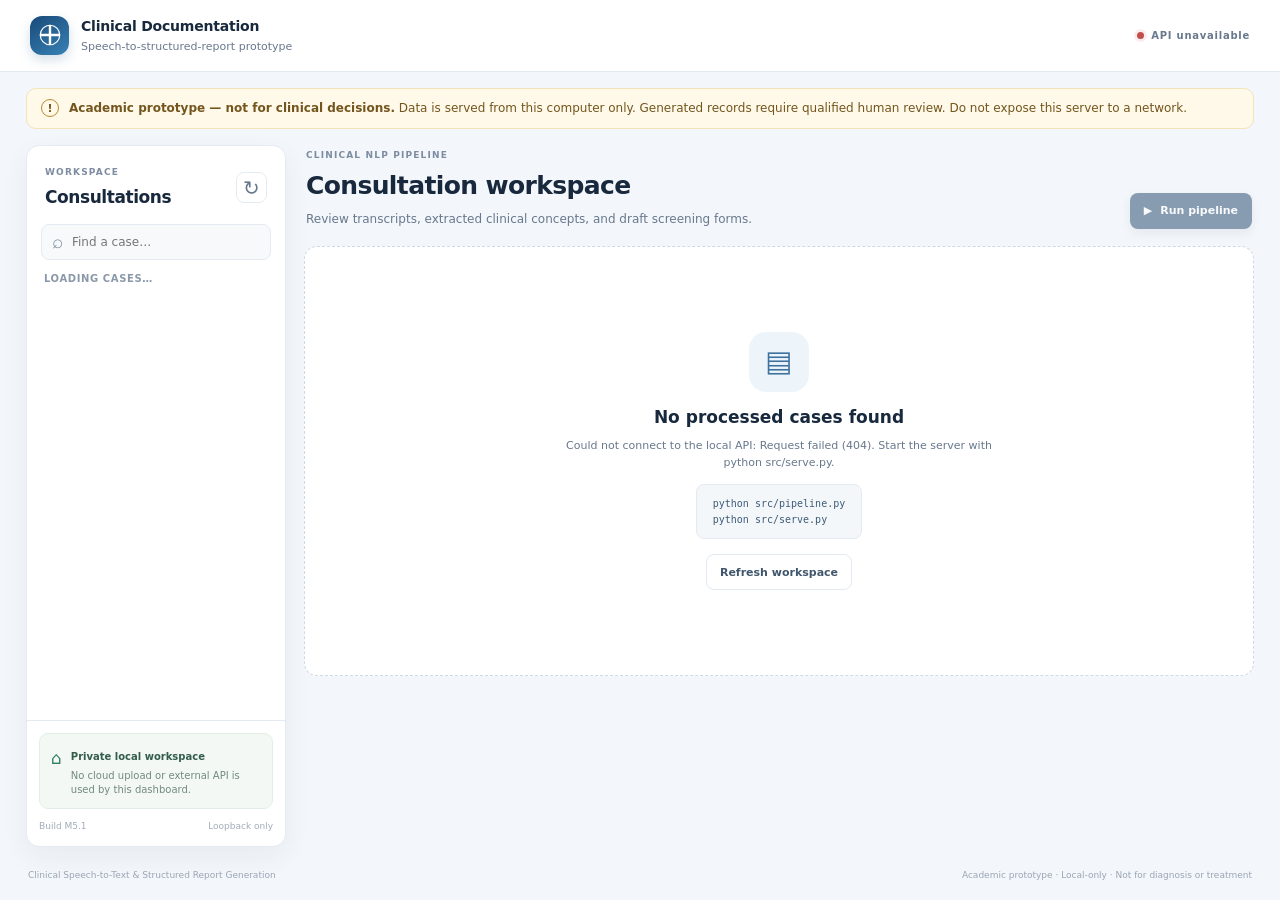
==== commit 039a6c41: "some error fixed" ====
--- a/web/index.html
+++ b/web/index.html
@@ -18,6 +18,9 @@
         </span>
         <span><strong>Clinical Documentation</strong><small>Speech-to-structured-report prototype</small></span>
       </a>
+      <div id="api-status" class="api-status" aria-live="polite">
+        <span class="status-dot"></span>Connecting…
+      </div>
     </header>
 
     <div class="notice" role="note">
